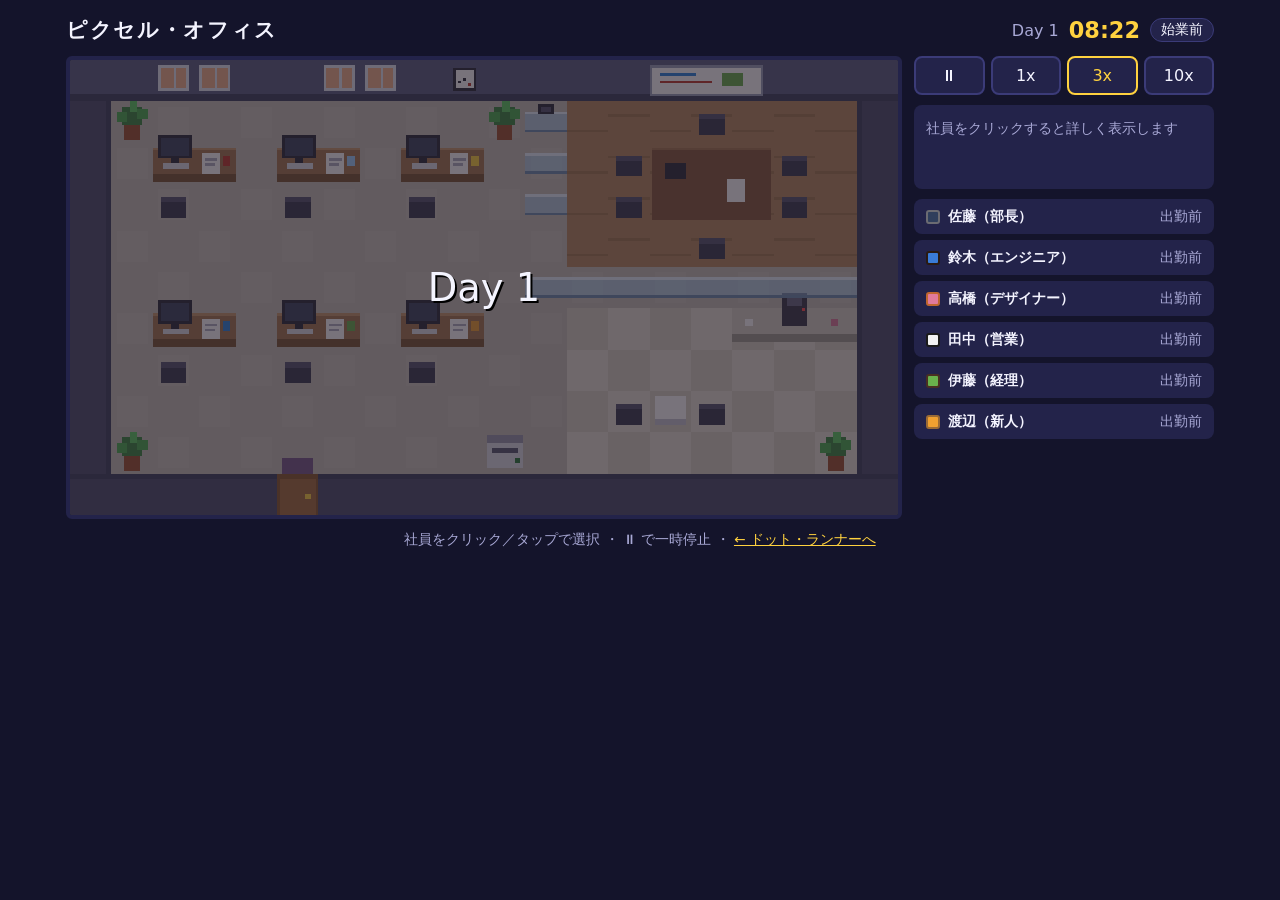
==== office/index.html @ 89a173af "Add Pixel Office: top-down office simulation with autonomous staff Six original pixel-art employees " ====
<!doctype html>
<html lang="ja">
<head>
  <meta charset="utf-8">
  <meta name="viewport" content="width=device-width, initial-scale=1">
  <title>ピクセル・オフィス</title>
  <link rel="stylesheet" href="style.css">
</head>
<body>
  <main class="app">
    <header class="top">
      <h1>ピクセル・オフィス</h1>
      <div class="clock"><span id="day">Day 1</span> <b id="time">08:20</b> <span id="phase" class="phase">始業前</span></div>
    </header>
    <div class="layout">
      <div class="screen">
        <canvas id="office" width="320" height="176" aria-label="オフィスの様子"></canvas>
        <div id="banner" class="banner hidden"></div>
      </div>
      <aside class="panel">
        <div class="speed" role="group" aria-label="再生速度">
          <button data-speed="0">⏸</button>
          <button data-speed="1">1x</button>
          <button data-speed="3" class="on">3x</button>
          <button data-speed="10">10x</button>
        </div>
        <section id="detail" class="detail">社員をクリックすると詳しく表示します</section>
        <ul id="staff" class="staff"></ul>
      </aside>
    </div>
    <p class="help">社員をクリック／タップで選択 ・ ⏸ で一時停止 ・ <a href="../">← ドット・ランナーへ</a></p>
  </main>
  <script src="office.js"></script>
</body>
</html>
---- office/style.css ----
:root { --bg:#14142b; --panel:#23234a; --line:#3b3b78; --text:#f4f4ff; --muted:#a9a9d6; --accent:#ffd23f; }
* { box-sizing: border-box; }
html, body { margin: 0; }
body { background: var(--bg); color: var(--text); font-family: "Hiragino Kaku Gothic ProN", "Meiryo", system-ui, sans-serif; display: flex; justify-content: center; }
a { color: var(--accent); }
.app { width: min(100%, 1180px); padding: 16px; display: flex; flex-direction: column; gap: 12px; }
.top { display: flex; justify-content: space-between; align-items: center; flex-wrap: wrap; gap: 8px; }
.top h1 { margin: 0; font-size: 1.3rem; letter-spacing: .08em; }
.clock { color: var(--muted); display: flex; gap: 10px; align-items: center; }
.clock b { color: var(--accent); font-size: 1.4rem; font-variant-numeric: tabular-nums; }
.phase { background: var(--panel); border: 1px solid var(--line); border-radius: 999px; padding: 2px 10px; color: var(--text); font-size: .85rem; }
.layout { display: grid; grid-template-columns: minmax(0, 1fr) 300px; gap: 12px; align-items: start; }
.screen { position: relative; border: 4px solid var(--panel); border-radius: 6px; overflow: hidden; background: #000; }
canvas { display: block; width: 100%; aspect-ratio: 320 / 176; image-rendering: pixelated; image-rendering: crisp-edges; cursor: pointer; touch-action: manipulation; }
.banner { position: absolute; inset: 0; display: flex; align-items: center; justify-content: center; font-size: clamp(1.2rem, 5vw, 2.4rem); background: rgba(10,10,30,.55); text-shadow: 2px 2px 0 #000; pointer-events: none; }
.hidden { display: none; }
.panel { display: flex; flex-direction: column; gap: 10px; }
.speed { display: flex; gap: 6px; }
.speed button { flex: 1; font: inherit; color: var(--text); background: var(--panel); border: 2px solid var(--line); border-radius: 8px; padding: 8px 0; cursor: pointer; }
.speed button.on { border-color: var(--accent); color: var(--accent); }
.detail { background: var(--panel); border-radius: 8px; padding: 12px; min-height: 84px; color: var(--muted); font-size: .9rem; line-height: 1.6; }
.detail strong { color: var(--text); font-size: 1.1rem; }
.staff { list-style: none; margin: 0; padding: 0; display: flex; flex-direction: column; gap: 6px; }
.staff li { display: grid; grid-template-columns: 14px auto 1fr; gap: 8px; align-items: center; background: var(--panel); border: 2px solid transparent; border-radius: 8px; padding: 6px 10px; cursor: pointer; font-size: .88rem; }
.staff li.sel { border-color: var(--accent); }
.staff .sw { width: 14px; height: 14px; border-radius: 3px; }
.staff .nm { font-weight: bold; white-space: nowrap; }
.staff .st { color: var(--muted); text-align: right; overflow: hidden; text-overflow: ellipsis; white-space: nowrap; }
.help { margin: 0; color: var(--muted); font-size: .85rem; text-align: center; }
@media (max-width: 800px) { .layout { grid-template-columns: 1fr; } }
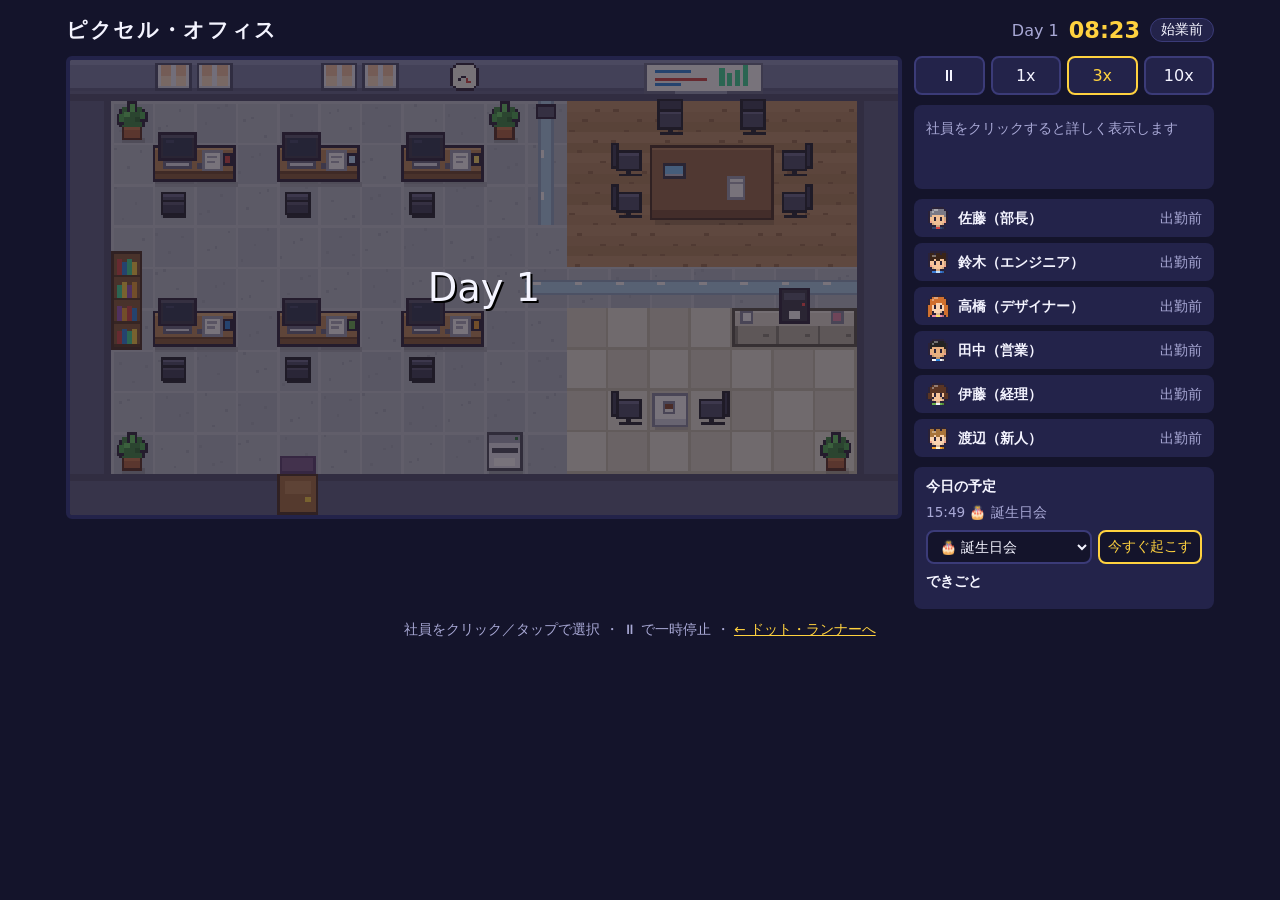
==== commit 597da339: "Polish pixel art and add office events - Rebuild staff sprites at 12x17 with outlines, shading and h" ====
--- a/office/index.html
+++ b/office/index.html
@@ -26,10 +26,21 @@
         </div>
         <section id="detail" class="detail">社員をクリックすると詳しく表示します</section>
         <ul id="staff" class="staff"></ul>
+        <section class="events">
+          <h2>今日の予定</h2>
+          <ul id="plan" class="plan"></ul>
+          <div class="trigger">
+            <select id="evSelect" aria-label="起こすイベント"></select>
+            <button id="evGo">今すぐ起こす</button>
+          </div>
+          <h2>できごと</h2>
+          <ul id="log" class="log"></ul>
+        </section>
       </aside>
     </div>
     <p class="help">社員をクリック／タップで選択 ・ ⏸ で一時停止 ・ <a href="../">← ドット・ランナーへ</a></p>
   </main>
+  <script src="sprites.js"></script>
   <script src="office.js"></script>
 </body>
 </html>
--- a/office/style.css
+++ b/office/style.css
@@ -11,7 +11,7 @@
 .phase { background: var(--panel); border: 1px solid var(--line); border-radius: 999px; padding: 2px 10px; color: var(--text); font-size: .85rem; }
 .layout { display: grid; grid-template-columns: minmax(0, 1fr) 300px; gap: 12px; align-items: start; }
 .screen { position: relative; border: 4px solid var(--panel); border-radius: 6px; overflow: hidden; background: #000; }
-canvas { display: block; width: 100%; aspect-ratio: 320 / 176; image-rendering: pixelated; image-rendering: crisp-edges; cursor: pointer; touch-action: manipulation; }
+canvas { display: block; width: 100%; aspect-ratio: 320 / 176; image-rendering: crisp-edges; image-rendering: pixelated; cursor: pointer; touch-action: manipulation; }
 .banner { position: absolute; inset: 0; display: flex; align-items: center; justify-content: center; font-size: clamp(1.2rem, 5vw, 2.4rem); background: rgba(10,10,30,.55); text-shadow: 2px 2px 0 #000; pointer-events: none; }
 .hidden { display: none; }
 .panel { display: flex; flex-direction: column; gap: 10px; }
@@ -21,10 +21,22 @@
 .detail { background: var(--panel); border-radius: 8px; padding: 12px; min-height: 84px; color: var(--muted); font-size: .9rem; line-height: 1.6; }
 .detail strong { color: var(--text); font-size: 1.1rem; }
 .staff { list-style: none; margin: 0; padding: 0; display: flex; flex-direction: column; gap: 6px; }
-.staff li { display: grid; grid-template-columns: 14px auto 1fr; gap: 8px; align-items: center; background: var(--panel); border: 2px solid transparent; border-radius: 8px; padding: 6px 10px; cursor: pointer; font-size: .88rem; }
+.staff li { display: grid; grid-template-columns: 24px auto 1fr; gap: 8px; align-items: center; background: var(--panel); border: 2px solid transparent; border-radius: 8px; padding: 6px 10px; cursor: pointer; font-size: .88rem; }
 .staff li.sel { border-color: var(--accent); }
-.staff .sw { width: 14px; height: 14px; border-radius: 3px; }
+.staff .face { width: 24px; height: 22px; image-rendering: pixelated; }
 .staff .nm { font-weight: bold; white-space: nowrap; }
 .staff .st { color: var(--muted); text-align: right; overflow: hidden; text-overflow: ellipsis; white-space: nowrap; }
 .help { margin: 0; color: var(--muted); font-size: .85rem; text-align: center; }
 @media (max-width: 800px) { .layout { grid-template-columns: 1fr; } }
+
+.events { background: var(--panel); border-radius: 8px; padding: 10px 12px; display: flex; flex-direction: column; gap: 8px; }
+.events h2 { margin: 0; font-size: .9rem; color: var(--text); }
+.plan, .log { list-style: none; margin: 0; padding: 0; font-size: .85rem; color: var(--muted); display: flex; flex-direction: column; gap: 4px; }
+.plan .done { text-decoration: line-through; opacity: .6; }
+.log { max-height: 180px; overflow-y: auto; }
+.log li { line-height: 1.4; }
+.log time { color: var(--accent); margin-right: 6px; font-variant-numeric: tabular-nums; }
+.trigger { display: flex; gap: 6px; }
+.trigger select, .trigger button { font: inherit; font-size: .85rem; color: var(--text); background: var(--bg); border: 2px solid var(--line); border-radius: 8px; padding: 6px 8px; }
+.trigger select { flex: 1; min-width: 0; }
+.trigger button { cursor: pointer; border-color: var(--accent); color: var(--accent); white-space: nowrap; }
